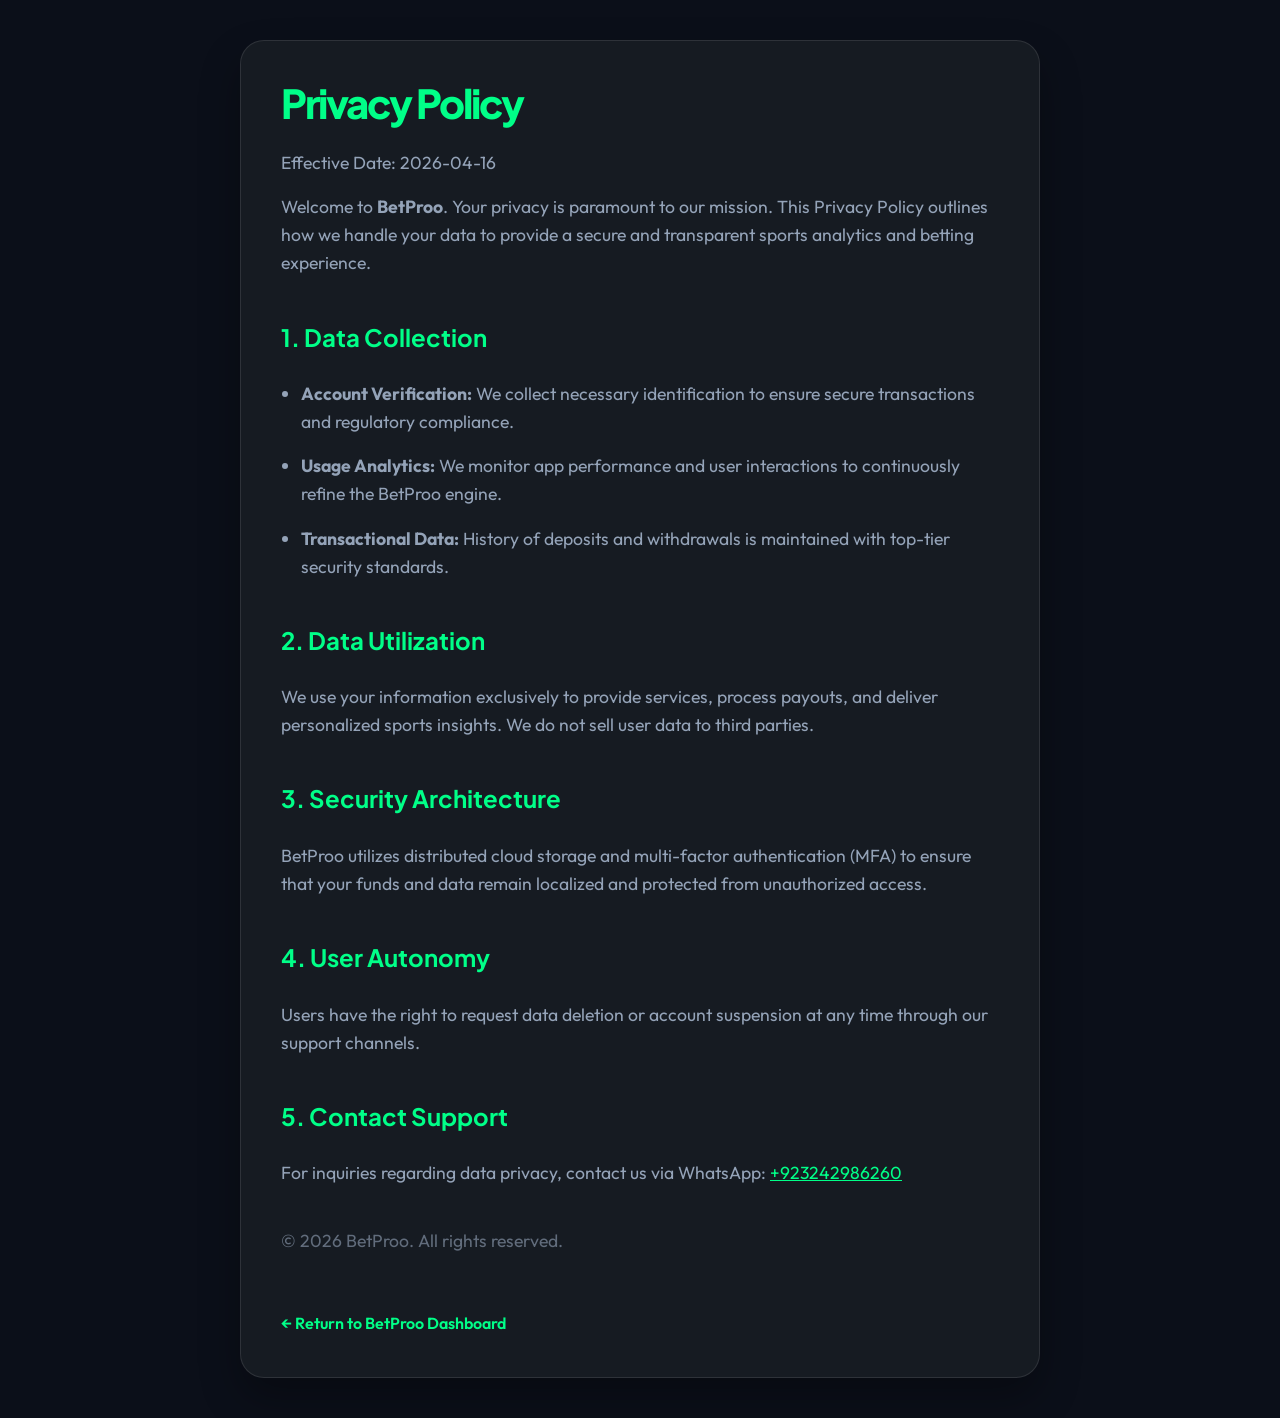
==== pub/privacypolicy.html @ 4b1c5c04 "changes on web" ====
<!DOCTYPE html>
<html lang="en">
<head>
    <meta charset="UTF-8">
    <meta name="viewport" content="width=device-width, initial-scale=1.0">
    <title>Privacy Policy | BetProo</title>
    <!-- Google Fonts -->
    <link rel="preconnect" href="https://fonts.googleapis.com">
    <link rel="preconnect" href="https://fonts.gstatic.com" crossorigin>
    <link href="https://fonts.googleapis.com/css2?family=Outfit:wght@300;400;600;800&family=Plus+Jakarta+Sans:wght@400;700&display=swap" rel="stylesheet">
    <link rel="stylesheet" href="styles.css">
    <style>
        body {
            background-color: var(--bg-dark);
            color: var(--text-primary);
            padding: 40px 0;
        }
        .privacy-container {
            max-width: 800px;
            margin: 0 auto;
            padding: 40px;
            background: var(--bg-card);
            border-radius: 24px;
            border: 1px solid var(--glass-border);
            box-shadow: 0 20px 40px rgba(0,0,0,0.3);
        }
        h1, h2 {
            font-family: var(--font-heading);
            color: var(--accent);
            margin-bottom: 24px;
        }
        h1 { font-size: 2.5rem; }
        h2 { font-size: 1.5rem; margin-top: 40px; }
        p, li {
            color: var(--text-secondary);
            font-size: 1.1rem;
            margin-bottom: 16px;
        }
        ul { padding-left: 20px; margin-bottom: 24px; }
        .back-link {
            display: inline-block;
            margin-top: 40px;
            color: var(--accent);
            text-decoration: none;
            font-weight: 600;
        }
        .back-link:hover { text-decoration: underline; }
    </style>
</head>
<body>
    <div class="privacy-container">
        <h1>Privacy Policy</h1>
        <p>Effective Date: 2026-04-16</p>
        <p>Welcome to <strong>BetProo</strong>. Your privacy is paramount to our mission. This Privacy Policy outlines how we handle your data to provide a secure and transparent sports analytics and betting experience.</p>

        <h2>1. Data Collection</h2>
        <ul>
            <li><strong>Account Verification:</strong> We collect necessary identification to ensure secure transactions and regulatory compliance.</li>
            <li><strong>Usage Analytics:</strong> We monitor app performance and user interactions to continuously refine the BetProo engine.</li>
            <li><strong>Transactional Data:</strong> History of deposits and withdrawals is maintained with top-tier security standards.</li>
        </ul>

        <h2>2. Data Utilization</h2>
        <p>We use your information exclusively to provide services, process payouts, and deliver personalized sports insights. We do not sell user data to third parties.</p>

        <h2>3. Security Architecture</h2>
        <p>BetProo utilizes distributed cloud storage and multi-factor authentication (MFA) to ensure that your funds and data remain localized and protected from unauthorized access.</p>

        <h2>4. User Autonomy</h2>
        <p>Users have the right to request data deletion or account suspension at any time through our support channels.</p>

        <h2>5. Contact Support</h2>
        <p>For inquiries regarding data privacy, contact us via WhatsApp: <a href="https://wa.me/923203591620" style="color: var(--accent);">+923242986260</a></p>

        <p style="margin-top:40px; opacity:0.6;">&copy; 2026 BetProo. All rights reserved.</p>
        <a href="index.html" class="back-link">&larr; Return to BetProo Dashboard</a>
    </div>
</body>
</html>
---- pub/styles.css ----
/* BetProo Modern Design System */
:root {
    --bg-dark: #0B0F19;
    --bg-card: #161B22;
    --accent: #00FF88;
    --accent-glow: rgba(0, 255, 136, 0.3);
    --text-primary: #FFFFFF;
    --text-secondary: #94A3B8;
    --glass: rgba(255, 255, 255, 0.03);
    --glass-border: rgba(255, 255, 255, 0.1);
    --font-main: 'Outfit', sans-serif;
    --font-heading: 'Plus Jakarta Sans', sans-serif;
}

* {
    margin: 0;
    padding: 0;
    box-sizing: border-box;
}

html {
    scroll-behavior: smooth;
    overflow-x: hidden;
}

body {
    background-color: var(--bg-dark);
    color: var(--text-primary);
    font-family: var(--font-main);
    line-height: 1.6;
    overflow-x: hidden;
}

/* Background Glow Orbs */
.glow-orb {
    position: fixed;
    width: 600px;
    height: 600px;
    border-radius: 50%;
    filter: blur(120px);
    z-index: -1;
    opacity: 0.15;
}

#orb-1 {
    top: -200px;
    left: -200px;
    background: var(--accent);
}

#orb-2 {
    bottom: -200px;
    right: -200px;
    background: #4F46E5;
}

.container {
    width: 100%;
    max-width: 1200px;
    margin: 0 auto;
    padding: 0 24px;
}

/* Navbar */
.navbar {
    height: 90px;
    display: flex;
    align-items: center;
    position: sticky;
    top: 0;
    z-index: 1000;
    background: rgba(11, 15, 25, 0.8);
    backdrop-filter: blur(12px);
    border-bottom: 1px solid var(--glass-border);
}

.navbar .container {
    display: flex;
    justify-content: space-between;
    align-items: center;
}

.logo {
    display: flex;
    align-items: center;
    gap: 12px;
}

.logo-img {
    width: 40px;
    height: 40px;
}

.logo-text {
    font-family: var(--font-heading);
    font-size: 1.5rem;
    font-weight: 800;
    letter-spacing: -0.5px;
    background: linear-gradient(to right, #fff, var(--accent));
    -webkit-background-clip: text;
    -webkit-text-fill-color: transparent;
}

.nav-links {
    display: flex;
    align-items: center;
    gap: 32px;
}

.nav-links a {
    color: var(--text-secondary);
    text-decoration: none;
    font-weight: 500;
    transition: all 0.3s;
}

.nav-links a:hover {
    color: var(--accent);
}

.nav-btn {
    background: var(--accent);
    color: var(--bg-dark) !important;
    padding: 10px 24px;
    border-radius: 50px;
    font-weight: 700;
    box-shadow: 0 0 20px var(--accent-glow);
}

.nav-btn:hover {
    transform: translateY(-2px);
    box-shadow: 0 0 30px var(--accent-glow);
}

/* Hero Section */
.hero {
    padding: 120px 0 80px;
    position: relative;
}

.hero .container {
    display: grid;
    grid-template-columns: 1.2fr 0.8fr;
    gap: 60px;
    align-items: center;
}

.badge {
    display: inline-block;
    padding: 6px 16px;
    background: var(--glass);
    border: 1px solid var(--glass-border);
    border-radius: 50px;
    font-size: 0.85rem;
    font-weight: 600;
    color: var(--accent);
    margin-bottom: 24px;
    text-transform: uppercase;
    letter-spacing: 1px;
}

h1 {
    font-family: var(--font-heading);
    font-size: 4rem;
    line-height: 1.1;
    font-weight: 800;
    margin-bottom: 24px;
    letter-spacing: -2px;
}

.accent {
    color: var(--accent);
    text-shadow: 0 0 20px var(--accent-glow);
}

.hero-subtitle {
    font-size: 1.25rem;
    color: var(--text-secondary);
    margin-bottom: 40px;
    max-width: 600px;
}

.cta-group {
    display: flex;
    flex-direction: column;
    gap: 16px;
}

.btn {
    display: inline-flex;
    align-items: center;
    justify-content: center;
    gap: 12px;
    padding: 18px 36px;
    border-radius: 12px;
    font-size: 1.1rem;
    font-weight: 700;
    text-decoration: none;
    transition: all 0.3s;
    cursor: pointer;
}

.btn-primary {
    background: var(--accent);
    color: var(--bg-dark);
    box-shadow: 0 10px 40px var(--accent-glow);
}

.btn-primary:hover {
    transform: translateY(-4px);
    box-shadow: 0 20px 50px var(--accent-glow);
}

.btn-meta {
    font-size: 0.9rem;
    color: var(--text-secondary);
    font-weight: 500;
}

.logo-display {
    position: relative;
    max-width: 400px;
    margin: 0 auto;
    display: flex;
    justify-content: center;
    align-items: center;
}

.main-logo-glow {
    width: 100%;
    max-width: 300px;
    filter: drop-shadow(0 0 30px var(--accent-glow));
    animation: floating 3s ease-in-out infinite;
}

@keyframes floating {
    0%, 100% { transform: translateY(0); }
    50% { transform: translateY(-20px); }
}

.mockup-glow {
    position: absolute;
    top: 50%;
    left: 50%;
    transform: translate(-50%, -50%);
    width: 140%;
    height: 140%;
    background: radial-gradient(circle, var(--accent-glow) 0%, transparent 70%);
    z-index: -1;
    pointer-events: none;
}

/* Features Section */
.features {
    padding: 120px 0;
}

.section-header {
    text-align: center;
    margin-bottom: 80px;
}

.section-header h2 {
    font-family: var(--font-heading);
    font-size: 3rem;
    font-weight: 800;
    margin-bottom: 16px;
    letter-spacing: -1px;
}

.section-header p {
    color: var(--text-secondary);
    font-size: 1.1rem;
    max-width: 600px;
    margin: 0 auto;
}

.features-grid {
    display: grid;
    grid-template-columns: repeat(auto-fit, minmax(250px, 1fr));
    gap: 32px;
}

.feature-card {
    background: var(--bg-card);
    padding: 40px;
    border-radius: 24px;
    border: 1px solid var(--glass-border);
    transition: all 0.3s;
    position: relative;
    overflow: hidden;
}

.feature-card:hover {
    transform: translateY(-8px);
    border-color: var(--accent);
    box-shadow: 0 20px 40px rgba(0,0,0,0.3);
}

.feature-icon {
    font-size: 2.5rem;
    margin-bottom: 24px;
}

.feature-card h3 {
    font-size: 1.5rem;
    margin-bottom: 16px;
}

.feature-card p {
    color: var(--text-secondary);
}

/* How it Works */
.how-it-works {
    padding: 100px 0;
    background: rgba(255, 255, 255, 0.02);
}

.steps-grid {
    display: grid;
    grid-template-columns: repeat(auto-fit, minmax(280px, 1fr));
    gap: 32px;
}

.step-card {
    background: var(--bg-card);
    padding: 40px;
    border-radius: 24px;
    border: 1px solid var(--glass-border);
    transition: all 0.3s;
    position: relative;
    overflow: hidden;
}

.step-card:hover {
    transform: translateY(-8px);
    border-color: var(--accent);
}

.step-num {
    font-family: var(--font-heading);
    font-size: 4rem;
    font-weight: 800;
    color: var(--accent);
    opacity: 0.1;
    position: absolute;
    top: 20px;
    right: 20px;
    line-height: 1;
}

.step-card h3 {
    font-size: 1.5rem;
    margin-bottom: 16px;
    position: relative;
    z-index: 1;
}

.step-card p {
    color: var(--text-secondary);
    position: relative;
    z-index: 1;
}

/* FAQ */
.faq {
    padding: 100px 0;
}

.faq-grid {
    display: grid;
    grid-template-columns: 1fr 1fr;
    gap: 32px;
    max-width: 900px;
    margin: 0 auto;
}

.faq-card {
    background: var(--glass);
    padding: 32px;
    border-radius: 16px;
    border-left: 4px solid var(--accent);
}

.faq-card h4 {
    margin-bottom: 12px;
    font-size: 1.1rem;
}

/* Final CTA */
.cta-final {
    padding: 80px 0 120px;
}

.cta-box {
    background: linear-gradient(135deg, #161B22 0%, #0B111A 100%);
    padding: 80px 40px;
    border-radius: 40px;
    text-align: center;
    border: 1px solid var(--glass-border);
    position: relative;
    overflow: hidden;
}

.cta-box h2 {
    font-family: var(--font-heading);
    font-size: 3rem;
    margin-bottom: 20px;
    font-weight: 800;
}

.cta-box p {
    font-size: 1.2rem;
    color: var(--text-secondary);
    margin-bottom: 40px;
}

/* Footer */
footer {
    padding: 80px 0 40px;
    border-top: 1px solid var(--glass-border);
}

.footer-content {
    display: flex;
    justify-content: space-between;
    margin-bottom: 60px;
}

.footer-brand {
    max-width: 300px;
}

.footer-brand .logo {
    margin-bottom: 20px;
}

.footer-brand p {
    color: var(--text-secondary);
}

.footer-links h4 {
    margin-bottom: 24px;
    font-size: 1rem;
}

.footer-links a {
    display: block;
    color: var(--text-secondary);
    text-decoration: none;
    margin-bottom: 12px;
    transition: 0.3s;
}

.footer-links a:hover {
    color: var(--accent);
}

.footer-bottom {
    text-align: center;
    color: var(--text-secondary);
    font-size: 0.9rem;
    padding-top: 40px;
    border-top: 1px solid var(--glass-border);
}

/* Animations */
.reveal-on-scroll {
    opacity: 0;
    transform: translateY(30px);
    transition: all 0.8s cubic-bezier(0.2, 0.8, 0.2, 1);
}

.reveal-on-scroll.visible {
    opacity: 1;
    transform: translateY(0);
}

/* Responsive */
@media (max-width: 1024px) {
    h1 { font-size: 3rem; }
    .hero .container { grid-template-columns: 1fr; text-align: center; }
    .hero-subtitle { margin-left: auto; margin-right: auto; }
    .cta-group { align-items: center; }
    .hero-visual { order: -1; }
}

@media (max-width: 768px) {
    .navbar .container { flex-direction: column; height: auto; padding: 20px; gap: 20px; }
    .nav-links { display: none; }
    .nav-btn { display: block; }
    .stat-value { font-size: 2rem; }
    .section-header h2 { font-size: 2.2rem; }
    .faq-grid { grid-template-columns: 1fr; }
    .stats-grid { grid-template-columns: 1fr; gap: 30px; }
    .screenshot-track img { height: 350px; }
}
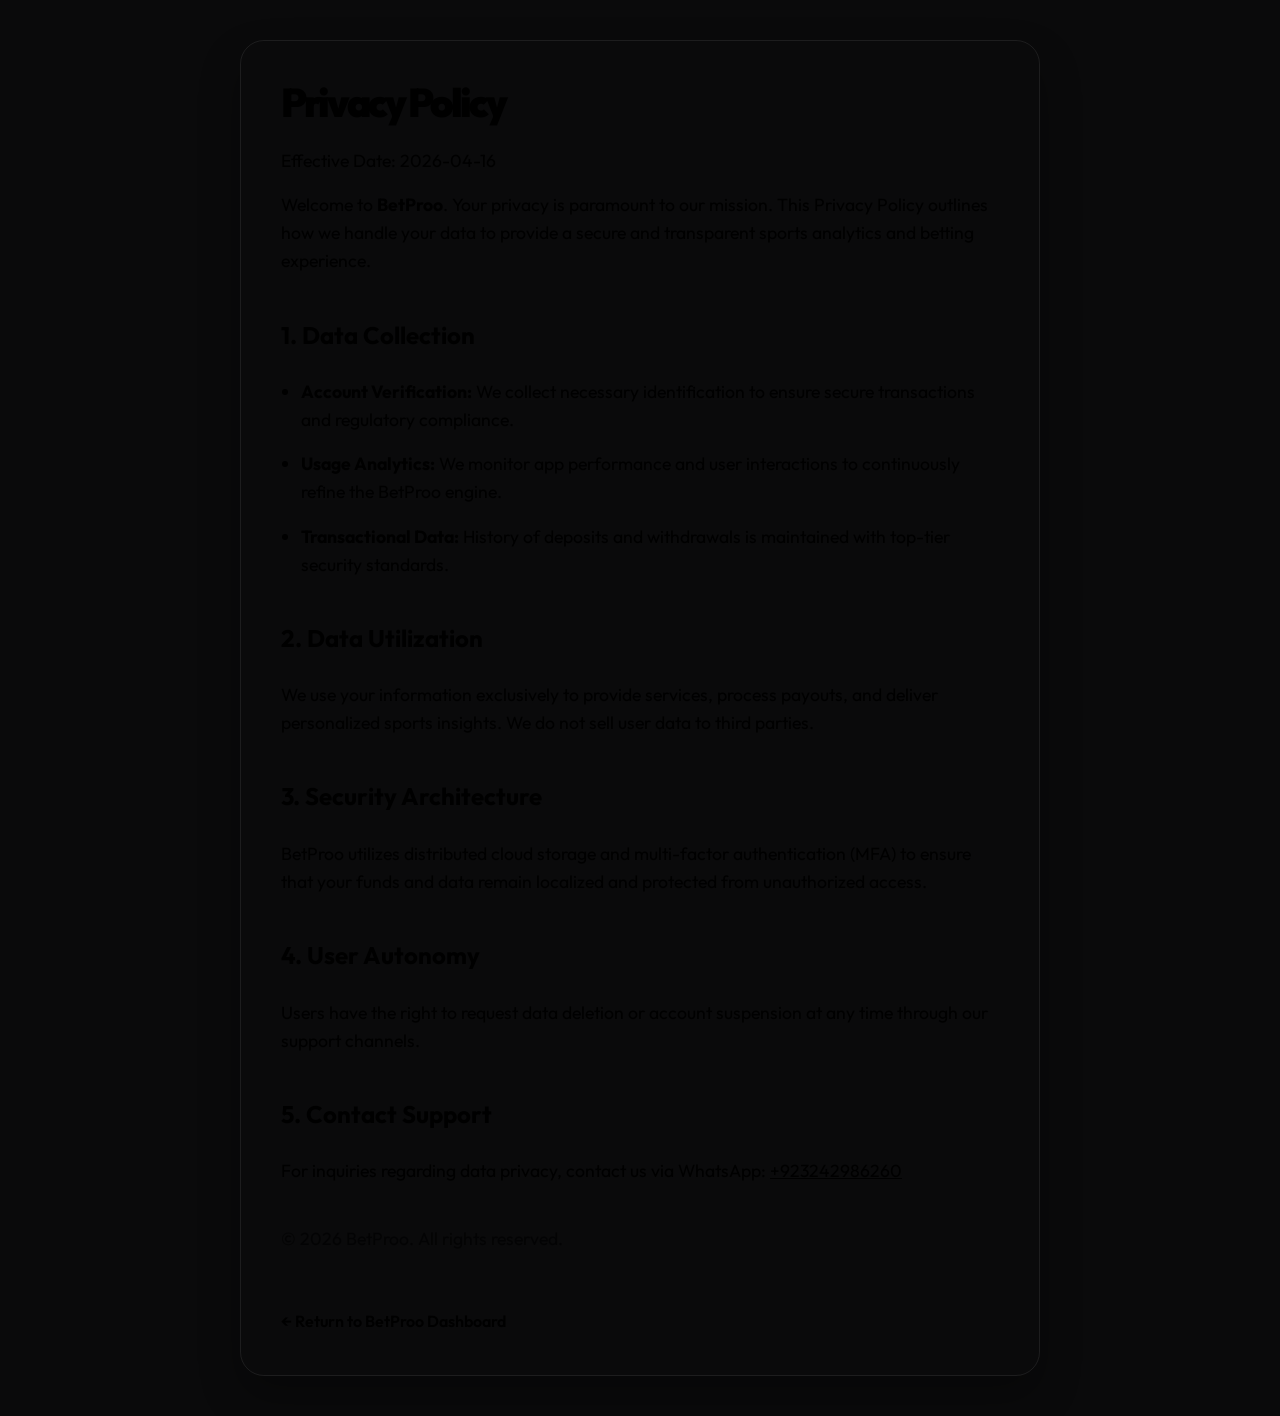
==== commit 9d2e062a: "changes done by number" ====
--- a/pub/privacypolicy.html
+++ b/pub/privacypolicy.html
@@ -1,5 +1,6 @@
 <!DOCTYPE html>
 <html lang="en">
+
 <head>
     <meta charset="UTF-8">
     <meta name="viewport" content="width=device-width, initial-scale=1.0">
@@ -7,7 +8,9 @@
     <!-- Google Fonts -->
     <link rel="preconnect" href="https://fonts.googleapis.com">
     <link rel="preconnect" href="https://fonts.gstatic.com" crossorigin>
-    <link href="https://fonts.googleapis.com/css2?family=Outfit:wght@300;400;600;800&family=Plus+Jakarta+Sans:wght@400;700&display=swap" rel="stylesheet">
+    <link
+        href="https://fonts.googleapis.com/css2?family=Outfit:wght@300;400;600;800&family=Plus+Jakarta+Sans:wght@400;700&display=swap"
+        rel="stylesheet">
     <link rel="stylesheet" href="styles.css">
     <style>
         body {
@@ -15,6 +18,7 @@
             color: var(--text-primary);
             padding: 40px 0;
         }
+
         .privacy-container {
             max-width: 800px;
             margin: 0 auto;
@@ -22,21 +26,37 @@
             background: var(--bg-card);
             border-radius: 24px;
             border: 1px solid var(--glass-border);
-            box-shadow: 0 20px 40px rgba(0,0,0,0.3);
+            box-shadow: 0 20px 40px rgba(0, 0, 0, 0.3);
         }
-        h1, h2 {
+
+        h1,
+        h2 {
             font-family: var(--font-heading);
             color: var(--accent);
             margin-bottom: 24px;
         }
-        h1 { font-size: 2.5rem; }
-        h2 { font-size: 1.5rem; margin-top: 40px; }
-        p, li {
+
+        h1 {
+            font-size: 2.5rem;
+        }
+
+        h2 {
+            font-size: 1.5rem;
+            margin-top: 40px;
+        }
+
+        p,
+        li {
             color: var(--text-secondary);
             font-size: 1.1rem;
             margin-bottom: 16px;
         }
-        ul { padding-left: 20px; margin-bottom: 24px; }
+
+        ul {
+            padding-left: 20px;
+            margin-bottom: 24px;
+        }
+
         .back-link {
             display: inline-block;
             margin-top: 40px;
@@ -44,36 +64,49 @@
             text-decoration: none;
             font-weight: 600;
         }
-        .back-link:hover { text-decoration: underline; }
+
+        .back-link:hover {
+            text-decoration: underline;
+        }
     </style>
 </head>
+
 <body>
     <div class="privacy-container">
         <h1>Privacy Policy</h1>
         <p>Effective Date: 2026-04-16</p>
-        <p>Welcome to <strong>BetProo</strong>. Your privacy is paramount to our mission. This Privacy Policy outlines how we handle your data to provide a secure and transparent sports analytics and betting experience.</p>
+        <p>Welcome to <strong>BetProo</strong>. Your privacy is paramount to our mission. This Privacy Policy outlines
+            how we handle your data to provide a secure and transparent sports analytics and betting experience.</p>
 
         <h2>1. Data Collection</h2>
         <ul>
-            <li><strong>Account Verification:</strong> We collect necessary identification to ensure secure transactions and regulatory compliance.</li>
-            <li><strong>Usage Analytics:</strong> We monitor app performance and user interactions to continuously refine the BetProo engine.</li>
-            <li><strong>Transactional Data:</strong> History of deposits and withdrawals is maintained with top-tier security standards.</li>
+            <li><strong>Account Verification:</strong> We collect necessary identification to ensure secure transactions
+                and regulatory compliance.</li>
+            <li><strong>Usage Analytics:</strong> We monitor app performance and user interactions to continuously
+                refine the BetProo engine.</li>
+            <li><strong>Transactional Data:</strong> History of deposits and withdrawals is maintained with top-tier
+                security standards.</li>
         </ul>
 
         <h2>2. Data Utilization</h2>
-        <p>We use your information exclusively to provide services, process payouts, and deliver personalized sports insights. We do not sell user data to third parties.</p>
+        <p>We use your information exclusively to provide services, process payouts, and deliver personalized sports
+            insights. We do not sell user data to third parties.</p>
 
         <h2>3. Security Architecture</h2>
-        <p>BetProo utilizes distributed cloud storage and multi-factor authentication (MFA) to ensure that your funds and data remain localized and protected from unauthorized access.</p>
+        <p>BetProo utilizes distributed cloud storage and multi-factor authentication (MFA) to ensure that your funds
+            and data remain localized and protected from unauthorized access.</p>
 
         <h2>4. User Autonomy</h2>
-        <p>Users have the right to request data deletion or account suspension at any time through our support channels.</p>
+        <p>Users have the right to request data deletion or account suspension at any time through our support channels.
+        </p>
 
         <h2>5. Contact Support</h2>
-        <p>For inquiries regarding data privacy, contact us via WhatsApp: <a href="https://wa.me/923203591620" style="color: var(--accent);">+923242986260</a></p>
+        <p>For inquiries regarding data privacy, contact us via WhatsApp: <a href="https://wa.me/1231231231231"
+                style="color: var(--accent);">+923242986260</a></p>
 
         <p style="margin-top:40px; opacity:0.6;">&copy; 2026 BetProo. All rights reserved.</p>
         <a href="index.html" class="back-link">&larr; Return to BetProo Dashboard</a>
     </div>
 </body>
+
 </html>
--- a/pub/styles.css
+++ b/pub/styles.css
@@ -1,21 +1,24 @@
-/* BetProo Modern Design System */
+/* BetProo Premium Design System - Phase 2 Revisions */
+@import url('https://fonts.googleapis.com/css2?family=Outfit:wght@300;400;600;700;800;900&display=swap');
+
 :root {
-    --bg-dark: #0B0F19;
-    --bg-card: #161B22;
-    --accent: #00FF88;
-    --accent-glow: rgba(0, 255, 136, 0.3);
-    --text-primary: #FFFFFF;
-    --text-secondary: #94A3B8;
-    --glass: rgba(255, 255, 255, 0.03);
-    --glass-border: rgba(255, 255, 255, 0.1);
+    --primary: #20e3b2;
+    --primary-glow: rgba(32, 227, 178, 0.4);
+    --bg-dark: #0a0a0b;
+    --bg-surface: #121214;
+    --text-main: #ffffff;
+    --text-muted: #94a3b8;
+    --glass: rgba(255, 255, 255, 0.035);
+    --glass-border: rgba(255, 255, 255, 0.08);
     --font-main: 'Outfit', sans-serif;
-    --font-heading: 'Plus Jakarta Sans', sans-serif;
+    --transition: all 0.5s cubic-bezier(0.165, 0.84, 0.44, 1);
 }
 
 * {
     margin: 0;
     padding: 0;
     box-sizing: border-box;
+    -webkit-font-smoothing: antialiased;
 }
 
 html {
@@ -25,33 +28,10 @@
 
 body {
     background-color: var(--bg-dark);
-    color: var(--text-primary);
+    color: var(--text-main);
     font-family: var(--font-main);
     line-height: 1.6;
     overflow-x: hidden;
-}
-
-/* Background Glow Orbs */
-.glow-orb {
-    position: fixed;
-    width: 600px;
-    height: 600px;
-    border-radius: 50%;
-    filter: blur(120px);
-    z-index: -1;
-    opacity: 0.15;
-}
-
-#orb-1 {
-    top: -200px;
-    left: -200px;
-    background: var(--accent);
-}
-
-#orb-2 {
-    bottom: -200px;
-    right: -200px;
-    background: #4F46E5;
 }
 
 .container {
@@ -61,438 +41,280 @@
     padding: 0 24px;
 }
 
+/* Background Orbs */
+.orb {
+    position: fixed;
+    width: 800px;
+    height: 800px;
+    border-radius: 50%;
+    filter: blur(140px);
+    z-index: -1;
+    opacity: 0.1;
+    pointer-events: none;
+}
+
+#orb-1 { top: -300px; left: -200px; background: var(--primary); animation: pulseOrb 15s infinite alternate; }
+#orb-2 { bottom: -300px; right: -200px; background: #00cec9; animation: pulseOrb 20s infinite alternate-reverse; }
+
+@keyframes pulseOrb {
+    0% { transform: scale(1) translate(0, 0); }
+    100% { transform: scale(1.15) translate(40px, 40px); }
+}
+
 /* Navbar */
 .navbar {
-    height: 90px;
+    height: 85px;
     display: flex;
     align-items: center;
-    position: sticky;
+    position: fixed;
     top: 0;
+    left: 0;
+    width: 100%;
     z-index: 1000;
-    background: rgba(11, 15, 25, 0.8);
-    backdrop-filter: blur(12px);
+    background: rgba(10, 10, 11, 0.7);
+    backdrop-filter: blur(30px);
+    -webkit-backdrop-filter: blur(30px);
     border-bottom: 1px solid var(--glass-border);
-}
-
-.navbar .container {
+    transition: var(--transition);
+}
+
+.navbar.scrolled {
+    height: 70px;
+    background: rgba(10, 10, 11, 0.9);
+}
+
+.navbar .container { display: flex; justify-content: space-between; align-items: center; }
+
+.logo { display: flex; align-items: center; gap: 15px; text-decoration: none; }
+.logo-img { width: 42px; height: 42px; filter: drop-shadow(0 0 10px var(--primary-glow)); }
+.logo-text { font-size: 1.7rem; font-weight: 900; letter-spacing: -0.5px; color: #fff; background: linear-gradient(to right, #fff, var(--primary)); -webkit-background-clip: text; -webkit-text-fill-color: transparent; }
+
+.nav-links { display: flex; align-items: center; gap: 40px; }
+.nav-links a { color: var(--text-muted); text-decoration: none; font-weight: 600; font-size: 0.95rem; transition: var(--transition); }
+.nav-links a:not(.nav-btn):hover { color: var(--primary); transform: translateY(-2px); }
+
+.nav-btn {
+    background: var(--primary);
+    color: var(--bg-dark) !important;
+    padding: 12px 28px;
+    border-radius: 50px;
+    font-weight: 800;
+    box-shadow: 0 10px 25px var(--primary-glow);
+}
+
+.nav-btn:hover { transform: translateY(-3px) scale(1.05); box-shadow: 0 15px 35px var(--primary-glow); }
+
+/* Hero Section */
+.hero { padding: 180px 0 100px; }
+.hero .container { display: grid; grid-template-columns: 1.15fr 0.85fr; gap: 60px; align-items: center; }
+
+.badge {
+    display: inline-flex;
+    padding: 8px 18px;
+    background: rgba(32, 227, 178, 0.1);
+    border: 1px solid rgba(32, 227, 178, 0.2);
+    border-radius: 40px;
+    font-size: 0.75rem;
+    font-weight: 800;
+    color: var(--primary);
+    margin-bottom: 30px;
+    text-transform: uppercase;
+    letter-spacing: 2.5px;
+}
+
+h1 { font-size: 4.8rem; line-height: 1.05; font-weight: 950; margin-bottom: 30px; letter-spacing: -3px; }
+h1 .accent { color: var(--primary); text-shadow: 0 0 30px var(--primary-glow); }
+
+.hero-subtitle { font-size: 1.3rem; color: var(--text-muted); margin-bottom: 45px; max-width: 600px; font-weight: 400; line-height: 1.7; }
+
+.cta-group { display: flex; flex-direction: column; gap: 20px; }
+.btn { display: inline-flex; align-items: center; justify-content: center; gap: 15px; padding: 22px 45px; border-radius: 18px; font-size: 1.2rem; font-weight: 800; text-decoration: none; transition: var(--transition); border: none; }
+.btn-primary { background: linear-gradient(135deg, var(--primary) 0%, #00cec9 100%); color: var(--bg-dark); box-shadow: 0 20px 45px var(--primary-glow); }
+.btn-primary:hover { transform: translateY(-5px) scale(1.02); box-shadow: 0 30px 60px var(--primary-glow); }
+
+.btn-meta { font-size: 0.9rem; color: var(--text-muted); font-weight: 600; display: flex; gap: 15px; }
+
+/* Mockup Wrapper */
+.mockup-wrapper { position: relative; width: 100%; display: flex; justify-content: center; }
+.main-mockup {
+    width: 100%;
+    max-width: 380px;
+    height: auto;
+    border-radius: 40px;
+    box-shadow: 0 50px 100px rgba(0,0,0,0.6);
+    position: relative;
+    z-index: 2;
+    animation: float 6s ease-in-out infinite;
+}
+
+.mockup-glow-effect {
+    position: absolute;
+    width: 120%;
+    height: 120%;
+    background: radial-gradient(circle, var(--primary-glow) 0%, transparent 70%);
+    top: 50%;
+    left: 50%;
+    transform: translate(-50%, -50%);
+    z-index: 1;
+    pointer-events: none;
+    opacity: 0.6;
+}
+
+@keyframes float {
+    0%, 100% { transform: translateY(0); }
+    50% { transform: translateY(-20px); }
+}
+
+/* Trust Stats */
+.trust-stats { padding: 60px 0; background: rgba(255,255,255,0.02); }
+.stats-grid { display: grid; grid-template-columns: repeat(3, 1fr); gap: 40px; text-align: center; }
+.stat-item { display: flex; flex-direction: column; gap: 5px; }
+.stat-value { font-size: 3.5rem; font-weight: 900; color: var(--primary); letter-spacing: -1px; }
+.stat-label { font-size: 1rem; color: var(--text-muted); font-weight: 700; text-transform: uppercase; letter-spacing: 1px; }
+
+/* Live Markets Dashboard */
+.live-markets { padding: 120px 0; }
+.market-table-glass {
+    background: var(--glass);
+    border: 1px solid var(--glass-border);
+    border-radius: 35px;
+    overflow: hidden;
+    backdrop-filter: blur(20px);
+    box-shadow: 0 30px 60px rgba(0,0,0,0.3);
+}
+
+.table-header {
+    display: grid;
+    grid-template-columns: 2fr 1fr 1fr 1fr;
+    padding: 25px 40px;
+    background: rgba(255,255,255,0.05);
+    font-weight: 800;
+    text-transform: uppercase;
+    font-size: 0.8rem;
+    letter-spacing: 1px;
+    color: var(--text-muted);
+}
+
+.market-row {
+    display: grid;
+    grid-template-columns: 2fr 1fr 1fr 1fr;
+    padding: 30px 40px;
+    align-items: center;
+    border-bottom: 1px solid var(--glass-border);
+    transition: var(--transition);
+}
+
+.market-row:hover { background: rgba(255,255,255,0.03); }
+
+.event-info { display: flex; flex-direction: column; gap: 8px; }
+.sport-tag { font-size: 0.7rem; font-weight: 900; text-transform: uppercase; letter-spacing: 1px; padding: 4px 10px; border-radius: 6px; width: fit-content; }
+.sport-tag.cricket { background: rgba(32, 227, 178, 0.15); color: var(--primary); }
+.sport-tag.football { background: rgba(59, 130, 246, 0.15); color: #3b82f6; }
+.sport-tag.tennis { background: rgba(245, 158, 11, 0.15); color: #f59e0b; }
+.match-name { font-size: 1.15rem; font-weight: 800; }
+
+.match-status { font-weight: 900; font-size: 0.85rem; letter-spacing: 1px; }
+.match-status.live { color: #ff3e3e; animation: blink 1.5s infinite; }
+.match-status.upcoming { color: var(--text-muted); }
+
+@keyframes blink { 50% { opacity: 0.5; } }
+
+.odds-btn {
+    background: rgba(32, 227, 178, 0.1);
+    color: var(--primary);
+    padding: 12px;
+    border-radius: 12px;
+    text-align: center;
+    font-weight: 900;
+    font-size: 1.1rem;
+    border: 1px solid rgba(32, 227, 178, 0.2);
+    cursor: pointer;
+    transition: 0.3s;
+}
+
+.odds-btn:hover { background: var(--primary); color: var(--bg-dark); }
+.odds-btn.secondary { background: rgba(255,255,255,0.05); color: #fff; border-color: var(--glass-border); }
+.odds-btn.disabled { opacity: 0.3; cursor: default; }
+
+/* Features & Steps Re-integration */
+.features { padding: 120px 0; background: var(--bg-surface); }
+.section-header { text-align: center; margin-bottom: 90px; }
+.section-header h2 { font-size: 3.5rem; font-weight: 900; margin-bottom: 20px; letter-spacing: -1.5px; }
+.section-header p { color: var(--text-muted); font-size: 1.2rem; max-width: 700px; margin: 0 auto; }
+
+.features-grid { display: grid; grid-template-columns: repeat(auto-fit, minmax(320px, 1fr)); gap: 30px; }
+.feature-card { background: var(--bg-dark); padding: 50px 40px; border-radius: 35px; border: 1px solid var(--glass-border); transition: var(--transition); }
+.feature-card:hover { transform: translateY(-10px); border-color: var(--primary); box-shadow: 0 20px 50px rgba(0,0,0,0.5); }
+.feature-icon { font-size: 3rem; margin-bottom: 25px; }
+.feature-card h3 { font-size: 1.7rem; font-weight: 800; margin-bottom: 15px; }
+
+.how-it-works { padding: 120px 0; }
+.steps-grid { display: grid; grid-template-columns: repeat(auto-fit, minmax(300px, 1fr)); gap: 40px; }
+.step-card { background: var(--glass); padding: 50px; border-radius: 40px; border: 1px solid var(--glass-border); position: relative; overflow: hidden; }
+.step-num { font-size: 6rem; font-weight: 900; color: var(--primary); opacity: 0.05; position: absolute; top: -10px; right: 20px; }
+
+/* Contact Support */
+.contact-support { padding: 80px 0; }
+.support-box {
+    background: linear-gradient(135deg, #161b22 0%, #0a0a0b 100%);
+    padding: 60px;
+    border-radius: 45px;
+    border: 1px solid var(--glass-border);
     display: flex;
     justify-content: space-between;
     align-items: center;
-}
-
-.logo {
+    box-shadow: 0 40px 80px rgba(0,0,0,0.4);
+}
+
+.support-content h3 { font-size: 2.2rem; font-weight: 900; margin-bottom: 10px; }
+.support-content p { color: var(--text-muted); font-size: 1.1rem; max-width: 500px; }
+
+.support-actions { display: flex; gap: 20px; }
+.support-btn {
+    padding: 18px 30px;
+    border-radius: 15px;
+    text-decoration: none;
+    font-weight: 800;
     display: flex;
     align-items: center;
     gap: 12px;
-}
-
-.logo-img {
-    width: 40px;
-    height: 40px;
-}
-
-.logo-text {
-    font-family: var(--font-heading);
-    font-size: 1.5rem;
-    font-weight: 800;
-    letter-spacing: -0.5px;
-    background: linear-gradient(to right, #fff, var(--accent));
-    -webkit-background-clip: text;
-    -webkit-text-fill-color: transparent;
-}
-
-.nav-links {
-    display: flex;
-    align-items: center;
-    gap: 32px;
-}
-
-.nav-links a {
-    color: var(--text-secondary);
-    text-decoration: none;
-    font-weight: 500;
-    transition: all 0.3s;
-}
-
-.nav-links a:hover {
-    color: var(--accent);
-}
-
-.nav-btn {
-    background: var(--accent);
-    color: var(--bg-dark) !important;
-    padding: 10px 24px;
-    border-radius: 50px;
-    font-weight: 700;
-    box-shadow: 0 0 20px var(--accent-glow);
-}
-
-.nav-btn:hover {
-    transform: translateY(-2px);
-    box-shadow: 0 0 30px var(--accent-glow);
-}
-
-/* Hero Section */
-.hero {
-    padding: 120px 0 80px;
-    position: relative;
-}
-
-.hero .container {
-    display: grid;
-    grid-template-columns: 1.2fr 0.8fr;
-    gap: 60px;
-    align-items: center;
-}
-
-.badge {
-    display: inline-block;
-    padding: 6px 16px;
-    background: var(--glass);
-    border: 1px solid var(--glass-border);
-    border-radius: 50px;
-    font-size: 0.85rem;
-    font-weight: 600;
-    color: var(--accent);
-    margin-bottom: 24px;
-    text-transform: uppercase;
-    letter-spacing: 1px;
-}
-
-h1 {
-    font-family: var(--font-heading);
-    font-size: 4rem;
-    line-height: 1.1;
-    font-weight: 800;
-    margin-bottom: 24px;
-    letter-spacing: -2px;
-}
-
-.accent {
-    color: var(--accent);
-    text-shadow: 0 0 20px var(--accent-glow);
-}
-
-.hero-subtitle {
-    font-size: 1.25rem;
-    color: var(--text-secondary);
-    margin-bottom: 40px;
-    max-width: 600px;
-}
-
-.cta-group {
-    display: flex;
-    flex-direction: column;
-    gap: 16px;
-}
-
-.btn {
-    display: inline-flex;
-    align-items: center;
-    justify-content: center;
-    gap: 12px;
-    padding: 18px 36px;
-    border-radius: 12px;
-    font-size: 1.1rem;
-    font-weight: 700;
-    text-decoration: none;
-    transition: all 0.3s;
-    cursor: pointer;
-}
-
-.btn-primary {
-    background: var(--accent);
-    color: var(--bg-dark);
-    box-shadow: 0 10px 40px var(--accent-glow);
-}
-
-.btn-primary:hover {
-    transform: translateY(-4px);
-    box-shadow: 0 20px 50px var(--accent-glow);
-}
-
-.btn-meta {
-    font-size: 0.9rem;
-    color: var(--text-secondary);
-    font-weight: 500;
-}
-
-.logo-display {
-    position: relative;
-    max-width: 400px;
-    margin: 0 auto;
-    display: flex;
-    justify-content: center;
-    align-items: center;
-}
-
-.main-logo-glow {
-    width: 100%;
-    max-width: 300px;
-    filter: drop-shadow(0 0 30px var(--accent-glow));
-    animation: floating 3s ease-in-out infinite;
-}
-
-@keyframes floating {
-    0%, 100% { transform: translateY(0); }
-    50% { transform: translateY(-20px); }
-}
-
-.mockup-glow {
-    position: absolute;
-    top: 50%;
-    left: 50%;
-    transform: translate(-50%, -50%);
-    width: 140%;
-    height: 140%;
-    background: radial-gradient(circle, var(--accent-glow) 0%, transparent 70%);
-    z-index: -1;
-    pointer-events: none;
-}
-
-/* Features Section */
-.features {
-    padding: 120px 0;
-}
-
-.section-header {
-    text-align: center;
-    margin-bottom: 80px;
-}
-
-.section-header h2 {
-    font-family: var(--font-heading);
-    font-size: 3rem;
-    font-weight: 800;
-    margin-bottom: 16px;
-    letter-spacing: -1px;
-}
-
-.section-header p {
-    color: var(--text-secondary);
-    font-size: 1.1rem;
-    max-width: 600px;
-    margin: 0 auto;
-}
-
-.features-grid {
-    display: grid;
-    grid-template-columns: repeat(auto-fit, minmax(250px, 1fr));
-    gap: 32px;
-}
-
-.feature-card {
-    background: var(--bg-card);
-    padding: 40px;
-    border-radius: 24px;
-    border: 1px solid var(--glass-border);
-    transition: all 0.3s;
-    position: relative;
-    overflow: hidden;
-}
-
-.feature-card:hover {
-    transform: translateY(-8px);
-    border-color: var(--accent);
-    box-shadow: 0 20px 40px rgba(0,0,0,0.3);
-}
-
-.feature-icon {
-    font-size: 2.5rem;
-    margin-bottom: 24px;
-}
-
-.feature-card h3 {
-    font-size: 1.5rem;
-    margin-bottom: 16px;
-}
-
-.feature-card p {
-    color: var(--text-secondary);
-}
-
-/* How it Works */
-.how-it-works {
-    padding: 100px 0;
-    background: rgba(255, 255, 255, 0.02);
-}
-
-.steps-grid {
-    display: grid;
-    grid-template-columns: repeat(auto-fit, minmax(280px, 1fr));
-    gap: 32px;
-}
-
-.step-card {
-    background: var(--bg-card);
-    padding: 40px;
-    border-radius: 24px;
-    border: 1px solid var(--glass-border);
-    transition: all 0.3s;
-    position: relative;
-    overflow: hidden;
-}
-
-.step-card:hover {
-    transform: translateY(-8px);
-    border-color: var(--accent);
-}
-
-.step-num {
-    font-family: var(--font-heading);
-    font-size: 4rem;
-    font-weight: 800;
-    color: var(--accent);
-    opacity: 0.1;
-    position: absolute;
-    top: 20px;
-    right: 20px;
-    line-height: 1;
-}
-
-.step-card h3 {
-    font-size: 1.5rem;
-    margin-bottom: 16px;
-    position: relative;
-    z-index: 1;
-}
-
-.step-card p {
-    color: var(--text-secondary);
-    position: relative;
-    z-index: 1;
-}
-
-/* FAQ */
-.faq {
-    padding: 100px 0;
-}
-
-.faq-grid {
-    display: grid;
-    grid-template-columns: 1fr 1fr;
-    gap: 32px;
-    max-width: 900px;
-    margin: 0 auto;
-}
-
-.faq-card {
-    background: var(--glass);
-    padding: 32px;
-    border-radius: 16px;
-    border-left: 4px solid var(--accent);
-}
-
-.faq-card h4 {
-    margin-bottom: 12px;
-    font-size: 1.1rem;
-}
-
-/* Final CTA */
-.cta-final {
-    padding: 80px 0 120px;
-}
-
-.cta-box {
-    background: linear-gradient(135deg, #161B22 0%, #0B111A 100%);
-    padding: 80px 40px;
-    border-radius: 40px;
-    text-align: center;
-    border: 1px solid var(--glass-border);
-    position: relative;
-    overflow: hidden;
-}
-
-.cta-box h2 {
-    font-family: var(--font-heading);
-    font-size: 3rem;
-    margin-bottom: 20px;
-    font-weight: 800;
-}
-
-.cta-box p {
-    font-size: 1.2rem;
-    color: var(--text-secondary);
-    margin-bottom: 40px;
-}
+    transition: 0.3s;
+}
+
+.support-btn.whatsapp { background: #25d366; color: #fff; }
+.support-btn.email { background: rgba(255,255,255,0.08); color: #fff; border: 1px solid var(--glass-border); }
+.support-btn:hover { transform: translateY(-3px); box-shadow: 0 10px 20px rgba(0,0,0,0.2); }
+
+/* --- Final CTA --- */
+.cta-final { padding: 100px 0 160px; }
+.cta-box { background: #121214; padding: 100px 60px; border-radius: 50px; text-align: center; border: 1px solid var(--glass-border); }
+.cta-box h2 { font-size: 4rem; font-weight: 950; margin-bottom: 25px; letter-spacing: -2px; }
+.cta-box p { font-size: 1.4rem; color: var(--text-muted); margin-bottom: 50px; }
 
 /* Footer */
-footer {
-    padding: 80px 0 40px;
-    border-top: 1px solid var(--glass-border);
-}
-
-.footer-content {
-    display: flex;
-    justify-content: space-between;
-    margin-bottom: 60px;
-}
-
-.footer-brand {
-    max-width: 300px;
-}
-
-.footer-brand .logo {
-    margin-bottom: 20px;
-}
-
-.footer-brand p {
-    color: var(--text-secondary);
-}
-
-.footer-links h4 {
-    margin-bottom: 24px;
-    font-size: 1rem;
-}
-
-.footer-links a {
-    display: block;
-    color: var(--text-secondary);
-    text-decoration: none;
-    margin-bottom: 12px;
-    transition: 0.3s;
-}
-
-.footer-links a:hover {
-    color: var(--accent);
-}
-
-.footer-bottom {
-    text-align: center;
-    color: var(--text-secondary);
-    font-size: 0.9rem;
-    padding-top: 40px;
-    border-top: 1px solid var(--glass-border);
-}
-
-/* Animations */
-.reveal-on-scroll {
-    opacity: 0;
-    transform: translateY(30px);
-    transition: all 0.8s cubic-bezier(0.2, 0.8, 0.2, 1);
-}
-
-.reveal-on-scroll.visible {
-    opacity: 1;
-    transform: translateY(0);
-}
+footer { padding: 100px 0 50px; border-top: 1px solid var(--glass-border); background: #060607; }
+.footer-content { display: flex; justify-content: space-between; margin-bottom: 60px; }
+.footer-brand { max-width: 350px; }
+.footer-brand p { color: var(--text-muted); font-size: 1.1rem; margin-top: 20px; }
+.footer-links h4 { margin-bottom: 25px; color: #fff; text-transform: uppercase; font-size: 0.9rem; letter-spacing: 1px; }
+.footer-links a { display: block; color: var(--text-muted); text-decoration: none; margin-bottom: 15px; transition: 0.3s; font-weight: 600; }
+.footer-links a:hover { color: var(--primary); transform: translateX(5px); }
+.footer-bottom { text-align: center; color: var(--text-muted); padding-top: 50px; border-top: 1px solid var(--glass-border); }
+
+/* Scroll Reveals */
+.reveal-on-scroll { opacity: 0; transform: translateY(50px); transition: var(--transition); }
+.reveal-on-scroll.visible { opacity: 1; transform: translateY(0); }
 
 /* Responsive */
 @media (max-width: 1024px) {
-    h1 { font-size: 3rem; }
+    h1 { font-size: 3.5rem; }
     .hero .container { grid-template-columns: 1fr; text-align: center; }
-    .hero-subtitle { margin-left: auto; margin-right: auto; }
+    .hero-subtitle { margin: 0 auto 40px; }
     .cta-group { align-items: center; }
-    .hero-visual { order: -1; }
-}
-
-@media (max-width: 768px) {
-    .navbar .container { flex-direction: column; height: auto; padding: 20px; gap: 20px; }
-    .nav-links { display: none; }
-    .nav-btn { display: block; }
-    .stat-value { font-size: 2rem; }
-    .section-header h2 { font-size: 2.2rem; }
-    .faq-grid { grid-template-columns: 1fr; }
     .stats-grid { grid-template-columns: 1fr; gap: 30px; }
-    .screenshot-track img { height: 350px; }
+    .support-box { flex-direction: column; text-align: center; gap: 40px; }
+    .support-actions { width: 100%; justify-content: center; }
+    .table-header { display: none; }
+    .market-row { grid-template-columns: 1fr 1fr; gap: 20px; padding: 25px; }
+    .event-info { grid-column: span 2; }
 }
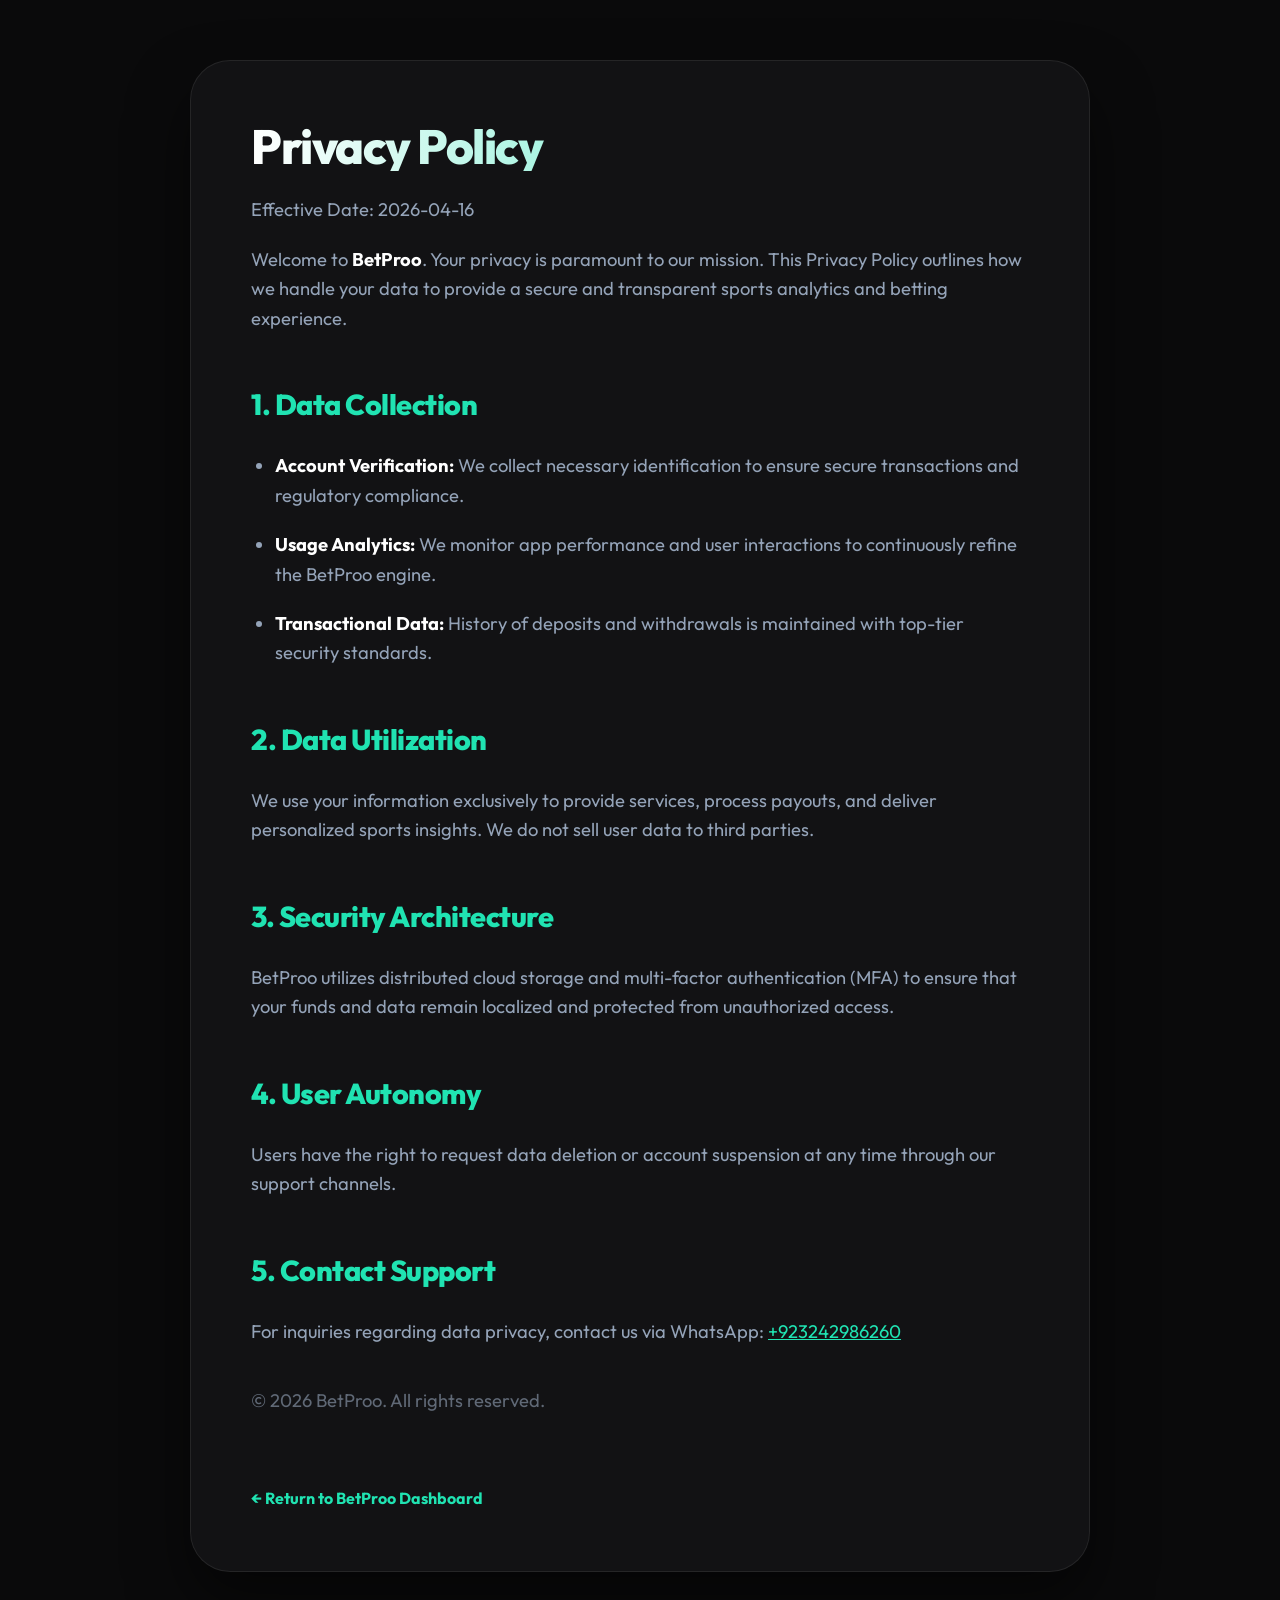
==== commit 01e4aba1: "changes done by apk" ====
--- a/pub/privacypolicy.html
+++ b/pub/privacypolicy.html
@@ -15,57 +15,74 @@
     <style>
         body {
             background-color: var(--bg-dark);
-            color: var(--text-primary);
-            padding: 40px 0;
+            color: var(--text-main);
+            padding: 60px 24px;
+            line-height: 1.6;
         }
 
         .privacy-container {
-            max-width: 800px;
+            max-width: 900px;
             margin: 0 auto;
-            padding: 40px;
-            background: var(--bg-card);
-            border-radius: 24px;
+            padding: 60px;
+            background: var(--bg-surface);
+            border-radius: 40px;
             border: 1px solid var(--glass-border);
-            box-shadow: 0 20px 40px rgba(0, 0, 0, 0.3);
+            box-shadow: 0 30px 60px rgba(0, 0, 0, 0.5);
+            backdrop-filter: blur(20px);
         }
 
         h1,
         h2 {
-            font-family: var(--font-heading);
-            color: var(--accent);
+            font-family: var(--font-main);
+            color: var(--primary);
             margin-bottom: 24px;
+            font-weight: 800;
         }
 
         h1 {
-            font-size: 2.5rem;
+            font-size: 3rem;
+            letter-spacing: -1.5px;
+            background: linear-gradient(to right, #fff, var(--primary));
+            -webkit-background-clip: text;
+            -webkit-text-fill-color: transparent;
         }
 
         h2 {
-            font-size: 1.5rem;
-            margin-top: 40px;
+            font-size: 1.8rem;
+            margin-top: 48px;
+            letter-spacing: -0.5px;
         }
 
         p,
         li {
-            color: var(--text-secondary);
-            font-size: 1.1rem;
-            margin-bottom: 16px;
+            color: var(--text-muted);
+            font-size: 1.15rem;
+            margin-bottom: 20px;
+        }
+
+        strong {
+            color: #fff;
         }
 
         ul {
-            padding-left: 20px;
-            margin-bottom: 24px;
+            padding-left: 24px;
+            margin-bottom: 30px;
         }
 
         .back-link {
-            display: inline-block;
-            margin-top: 40px;
-            color: var(--accent);
+            display: inline-flex;
+            align-items: center;
+            gap: 10px;
+            margin-top: 50px;
+            color: var(--primary);
             text-decoration: none;
-            font-weight: 600;
+            font-weight: 700;
+            font-size: 1rem;
+            transition: 0.3s;
         }
 
         .back-link:hover {
+            transform: translateX(-5px);
             text-decoration: underline;
         }
     </style>
@@ -102,7 +119,7 @@
 
         <h2>5. Contact Support</h2>
         <p>For inquiries regarding data privacy, contact us via WhatsApp: <a href="https://wa.me/1231231231231"
-                style="color: var(--accent);">+923242986260</a></p>
+                style="color: var(--primary);">+923242986260</a></p>
 
         <p style="margin-top:40px; opacity:0.6;">&copy; 2026 BetProo. All rights reserved.</p>
         <a href="index.html" class="back-link">&larr; Return to BetProo Dashboard</a>
